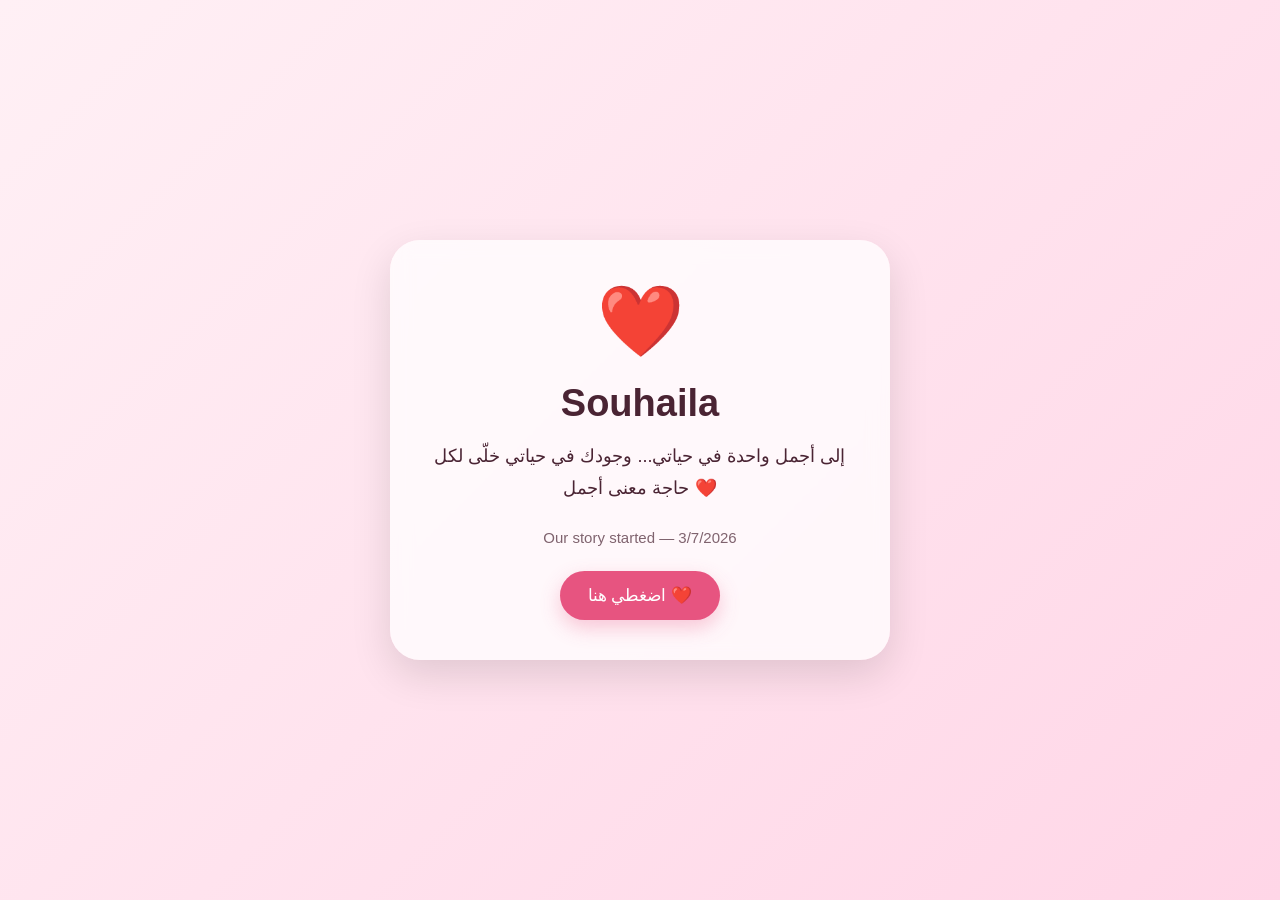
==== index.html @ 69760103 "Add link to external stylesheet in index.html" ====
<!DOCTYPE html><html lang="en">
  <link rel="stylesheet" href="style.css">
<head>
  <meta charset="UTF-8">
  <meta name="viewport" content="width=device-width, initial-scale=1.0">
  <title>Souhaila ❤️</title>  <style>
    * {
      box-sizing: border-box;
      margin: 0;
      padding: 0;
    }

    body {
      min-height: 100vh;
      font-family: Arial, sans-serif;
      background: linear-gradient(135deg, #fff0f5, #ffd6e7);
      display: flex;
      justify-content: center;
      align-items: center;
      overflow: hidden;
      color: #4a2433;
    }

    .container {
      width: 92%;
      max-width: 500px;
      text-align: center;
      padding: 40px 25px;
      background: rgba(255,255,255,0.75);
      border-radius: 30px;
      box-shadow: 0 15px 40px rgba(0,0,0,0.12);
      backdrop-filter: blur(10px);
    }

    .heart {
      font-size: 70px;
      animation: beat 1.3s infinite;
      margin-bottom: 20px;
    }

    h1 {
      font-size: 38px;
      margin-bottom: 15px;
    }

    p {
      font-size: 18px;
      line-height: 1.8;
      margin-bottom: 25px;
    }

    .date {
      font-size: 15px;
      opacity: 0.7;
      margin-bottom: 25px;
    }

    button {
      border: none;
      padding: 14px 28px;
      border-radius: 30px;
      background: #e75480;
      color: white;
      font-size: 17px;
      cursor: pointer;
      transition: 0.3s;
    }

    button:hover {
      transform: scale(1.05);
    }

    #message {
      display: none;
      margin-top: 25px;
      font-size: 17px;
      line-height: 1.8;
    }

    @keyframes beat {
      0%, 100% {
        transform: scale(1);
      }

      50% {
        transform: scale(1.18);
      }
    }
  </style></head><body>  <div class="container"><div class="heart">❤️</div>

<h1>Souhaila</h1>

<p>
  إلى أجمل واحدة في حياتي...
  وجودك في حياتي خلّى لكل حاجة معنى أجمل ❤️
</p>

<div class="date">
  Our story started — 3/7/2026
</div>

<button onclick="showMessage()">
  اضغطي هنا ❤️
</button>

<div id="message">
  مهما كتبت ومهما حاولت أوصف،
  مش هقدر أوصف مكانتك عندي.
  ربنا يخليكي ليا ونفضل دايمًا مع بعض ❤️
</div>

  </div>  <script>
    function showMessage() {
      document.getElementById("message").style.display = "block";
    }
  </script></body>
</html>
---- style.css ----
* {
  margin: 0;
  padding: 0;
  box-sizing: border-box;
  }

body {
min-height: 100vh;
font-family: Arial, sans-serif;
background: linear-gradient(135deg, #fff0f5, #ffd1e3);
display: flex;
justify-content: center;
align-items: center;
overflow: hidden;
color: #4a2433;
}

.container {
width: 92%;
max-width: 500px;
padding: 45px 25px;
text-align: center;
background: rgba(255, 255, 255, 0.8);
border-radius: 30px;
box-shadow: 0 15px 45px rgba(80, 30, 50, 0.18);
backdrop-filter: blur(12px);
animation: appear 1.2s ease;
}

.heart {
font-size: 70px;
margin-bottom: 20px;
animation: heartbeat 1.3s infinite;
}

h1 {
font-size: 40px;
margin-bottom: 15px;
}

p {
font-size: 18px;
line-height: 1.9;
margin-bottom: 20px;
}

.date {
font-size: 15px;
opacity: 0.65;
margin-bottom: 25px;
}

button {
border: none;
padding: 14px 30px;
border-radius: 30px;
background: #e75480;
color: white;
font-size: 17px;
cursor: pointer;
box-shadow: 0 8px 20px rgba(231, 84, 128, 0.3);
transition: 0.3s;
}

button:hover {
transform: scale(1.06);
}

#message {
display: none;
margin-top: 25px;
font-size: 17px;
line-height: 1.9;
animation: appear 0.8s ease;
}

@keyframes heartbeat {
0%, 100% {
transform: scale(1);
}

50% {
transform: scale(1.18);
}
}

@keyframes appear {
from {
opacity: 0;
transform: translateY(25px);
}

to {
opacity: 1;
transform: translateY(0);
}
}

@media (max-width: 500px) {
.container {
padding: 35px 20px;
}

h1 {
font-size: 34px;
}

p {
font-size: 17px;
}
}
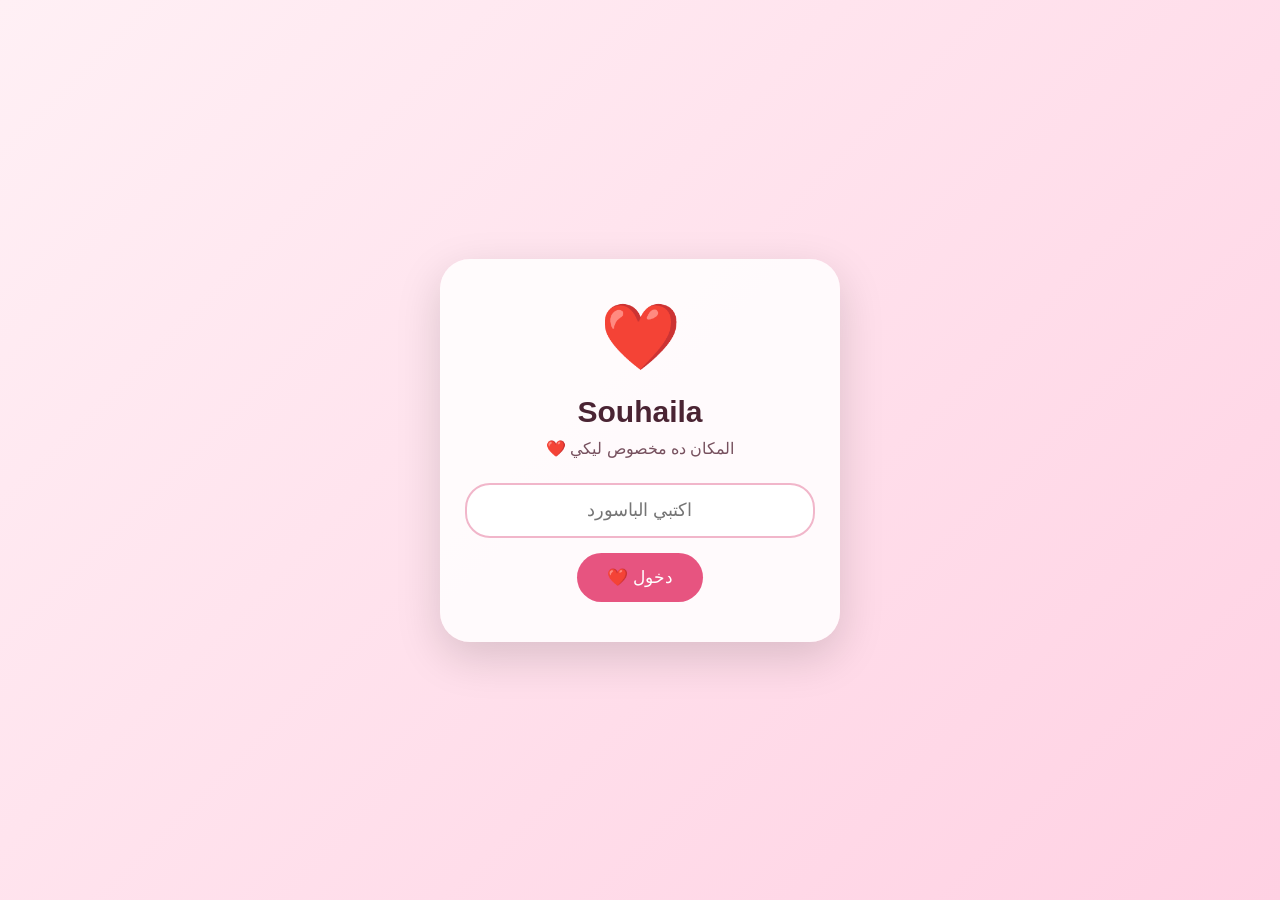
==== commit edcafffb: "Update index.html" ====
--- a/index.html
+++ b/index.html
@@ -1,5 +1,4 @@
-<!DOCTYPE html><html lang="en">
-  <link rel="stylesheet" href="style.css">
+<!DOCTYPE html><html lang="ar" dir="rtl">
 <head>
   <meta charset="UTF-8">
   <meta name="viewport" content="width=device-width, initial-scale=1.0">
@@ -13,7 +12,7 @@
     body {
       min-height: 100vh;
       font-family: Arial, sans-serif;
-      background: linear-gradient(135deg, #fff0f5, #ffd6e7);
+      background: linear-gradient(135deg, #fff0f5, #ffd1e3);
       display: flex;
       justify-content: center;
       align-items: center;
@@ -21,63 +20,96 @@
       color: #4a2433;
     }
 
-    .container {
-      width: 92%;
-      max-width: 500px;
+    /* شاشة الباسورد */
+    #login {
+      width: 90%;
+      max-width: 400px;
       text-align: center;
+      background: rgba(255,255,255,0.85);
       padding: 40px 25px;
-      background: rgba(255,255,255,0.75);
       border-radius: 30px;
-      box-shadow: 0 15px 40px rgba(0,0,0,0.12);
-      backdrop-filter: blur(10px);
+      box-shadow: 0 15px 45px rgba(0,0,0,0.15);
     }
 
-    .heart {
-      font-size: 70px;
-      animation: beat 1.3s infinite;
+    #login .heart {
+      font-size: 65px;
+      animation: heartbeat 1.3s infinite;
       margin-bottom: 20px;
     }
 
-    h1 {
-      font-size: 38px;
-      margin-bottom: 15px;
+    #login h1 {
+      margin-bottom: 10px;
+      font-size: 30px;
     }
 
-    p {
-      font-size: 18px;
-      line-height: 1.8;
+    #login p {
       margin-bottom: 25px;
+      color: #76505e;
     }
 
-    .date {
-      font-size: 15px;
-      opacity: 0.7;
-      margin-bottom: 25px;
+    input {
+      width: 100%;
+      padding: 15px;
+      border: 2px solid #f1b6ca;
+      border-radius: 25px;
+      outline: none;
+      text-align: center;
+      font-size: 18px;
+      margin-bottom: 15px;
     }
 
     button {
       border: none;
-      padding: 14px 28px;
-      border-radius: 30px;
+      padding: 14px 30px;
+      border-radius: 25px;
       background: #e75480;
       color: white;
       font-size: 17px;
       cursor: pointer;
-      transition: 0.3s;
     }
 
-    button:hover {
-      transform: scale(1.05);
+    #error {
+      color: #d6336c;
+      margin-top: 15px;
+      display: none;
     }
 
-    #message {
+    /* الموقع */
+    #website {
       display: none;
-      margin-top: 25px;
-      font-size: 17px;
-      line-height: 1.8;
+      width: 92%;
+      max-width: 500px;
+      text-align: center;
+      background: rgba(255,255,255,0.8);
+      padding: 45px 25px;
+      border-radius: 30px;
+      box-shadow: 0 15px 45px rgba(0,0,0,0.15);
+      animation: appear 1s ease;
     }
 
-    @keyframes beat {
+    #website .big-heart {
+      font-size: 70px;
+      animation: heartbeat 1.3s infinite;
+      margin-bottom: 20px;
+    }
+
+    #website h1 {
+      font-size: 40px;
+      margin-bottom: 15px;
+    }
+
+    #website p {
+      font-size: 18px;
+      line-height: 2;
+      margin-bottom: 20px;
+    }
+
+    .date {
+      opacity: 0.65;
+      margin-bottom: 25px;
+    }
+
+    @keyframes heartbeat {
       0%, 100% {
         transform: scale(1);
       }
@@ -86,32 +118,79 @@
         transform: scale(1.18);
       }
     }
-  </style></head><body>  <div class="container"><div class="heart">❤️</div>
+
+    @keyframes appear {
+      from {
+        opacity: 0;
+        transform: translateY(25px);
+      }
+
+      to {
+        opacity: 1;
+        transform: translateY(0);
+      }
+    }
+  </style></head><body>  <!-- شاشة الباسورد -->  <div id="login"><div class="heart">❤️</div>
+
+<h1>Souhaila</h1>
+
+<p>المكان ده مخصوص ليكي ❤️</p>
+
+<input
+  type="password"
+  id="password"
+  placeholder="اكتبي الباسورد"
+>
+
+<button onclick="checkPassword()">
+  دخول ❤️
+</button>
+
+<div id="error">
+  الباسورد غلط يا جميلة ❤️
+</div>
+
+  </div>  <!-- الموقع بعد الباسورد -->  <div id="website"><div class="big-heart">❤️</div>
 
 <h1>Souhaila</h1>
 
 <p>
   إلى أجمل واحدة في حياتي...
+  <br>
   وجودك في حياتي خلّى لكل حاجة معنى أجمل ❤️
 </p>
 
 <div class="date">
-  Our story started — 3/7/2026
+  قصتنا بدأت يوم 3/7/2026 ❤️
 </div>
 
-<button onclick="showMessage()">
-  اضغطي هنا ❤️
-</button>
-
-<div id="message">
-  مهما كتبت ومهما حاولت أوصف،
-  مش هقدر أوصف مكانتك عندي.
-  ربنا يخليكي ليا ونفضل دايمًا مع بعض ❤️
-</div>
+<p>
+  ولسه أجمل الحكاية ما بدأتش... ❤️
+</p>
 
   </div>  <script>
-    function showMessage() {
-      document.getElementById("message").style.display = "block";
+    function checkPassword() {
+
+      const password = document.getElementById("password").value;
+
+      if (password === "1872026") {
+
+        document.getElementById("login").style.display = "none";
+        document.getElementById("website").style.display = "block";
+
+      } else {
+
+        document.getElementById("error").style.display = "block";
+
+      }
     }
+
+    document.getElementById("password").addEventListener("keydown", function(event) {
+
+      if (event.key === "Enter") {
+        checkPassword();
+      }
+
+    });
   </script></body>
 </html>
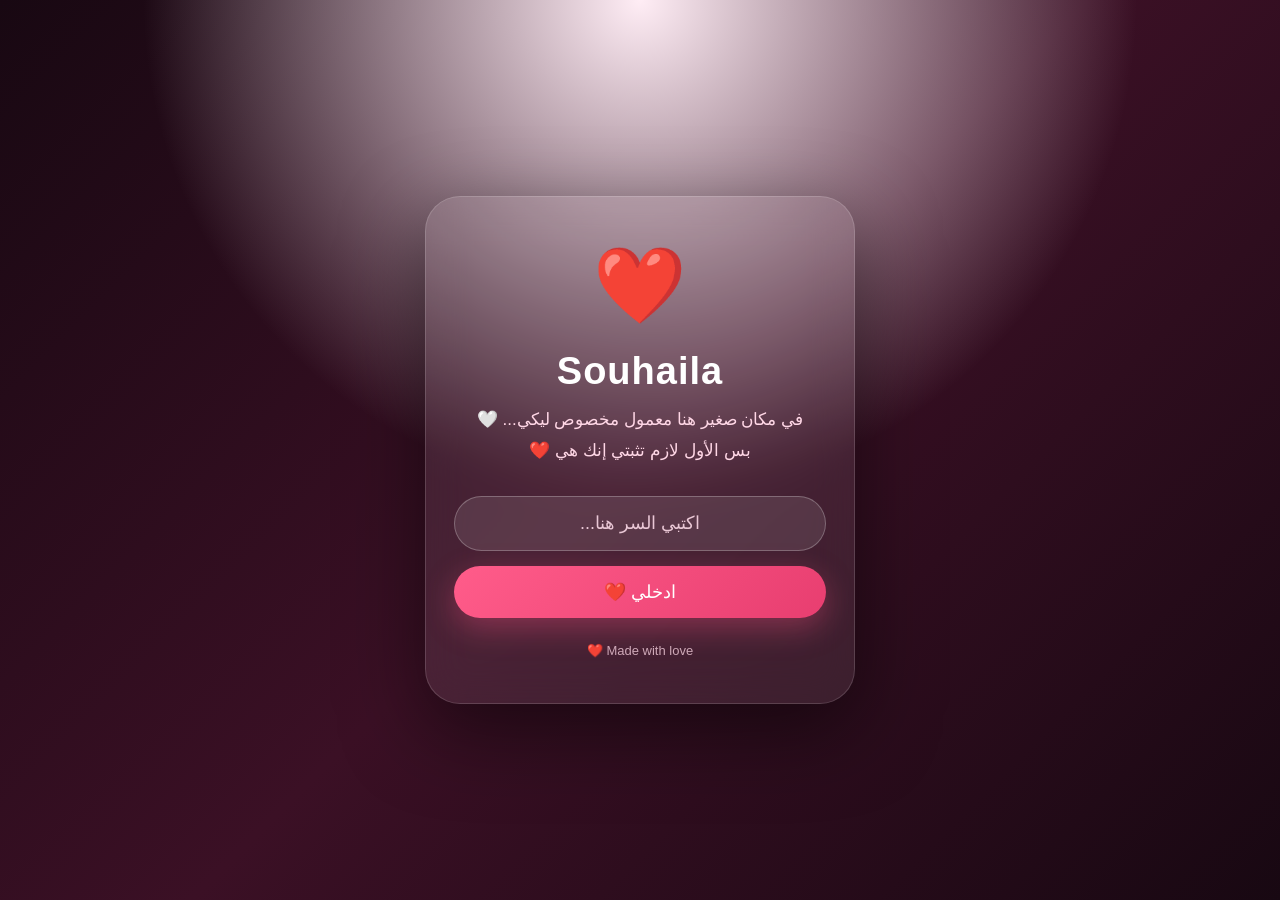
==== commit e1662004: "Enhance index.html with new styles and animations Updated the HTML structure and styles for a person" ====
--- a/index.html
+++ b/index.html
@@ -1,196 +1,309 @@
-<!DOCTYPE html><html lang="ar" dir="rtl">
-<head>
+<!DOCTYPE html><html lang="ar" dir="rtl"><head>
   <meta charset="UTF-8">
-  <meta name="viewport" content="width=device-width, initial-scale=1.0">
-  <title>Souhaila ❤️</title>  <style>
+  <meta name="viewport" content="width=device-width, initial-scale=1.0">  <title>For Souhaila ❤️</title>  <style>
+
     * {
-      box-sizing: border-box;
       margin: 0;
       padding: 0;
+      box-sizing: border-box;
     }
 
     body {
       min-height: 100vh;
       font-family: Arial, sans-serif;
-      background: linear-gradient(135deg, #fff0f5, #ffd1e3);
+      background:
+        radial-gradient(circle at top, #ffedf5, transparent 45%),
+        linear-gradient(135deg, #180812, #3b1025, #180812);
+
+      color: white;
+
       display: flex;
       justify-content: center;
       align-items: center;
+
       overflow: hidden;
-      color: #4a2433;
-    }
-
-    /* شاشة الباسورد */
-    #login {
+    }
+
+    /* القلوب */
+
+    .floating-heart {
+      position: fixed;
+      bottom: -30px;
+
+      font-size: 20px;
+
+      opacity: 0.7;
+
+      animation: floatUp linear infinite;
+
+      pointer-events: none;
+    }
+
+    @keyframes floatUp {
+
+      from {
+        transform: translateY(0) rotate(0deg);
+        opacity: 0;
+      }
+
+      10% {
+        opacity: 0.8;
+      }
+
+      100% {
+        transform: translateY(-110vh) rotate(360deg);
+        opacity: 0;
+      }
+
+    }
+
+    /* شاشة الدخول */
+
+    .login {
+
       width: 90%;
-      max-width: 400px;
+      max-width: 430px;
+
       text-align: center;
-      background: rgba(255,255,255,0.85);
-      padding: 40px 25px;
+
+      padding: 45px 28px;
+
+      border-radius: 35px;
+
+      background: rgba(255,255,255,0.08);
+
+      border: 1px solid rgba(255,255,255,0.15);
+
+      backdrop-filter: blur(20px);
+
+      box-shadow:
+        0 25px 80px rgba(0,0,0,0.5);
+
+      animation: appear 1.5s ease;
+
+    }
+
+    .heart {
+
+      font-size: 75px;
+
+      margin-bottom: 20px;
+
+      animation: heartbeat 1.4s infinite;
+
+    }
+
+    h1 {
+
+      font-size: 38px;
+
+      margin-bottom: 12px;
+
+      letter-spacing: 1px;
+
+    }
+
+    .subtitle {
+
+      color: #ffd7e6;
+
+      font-size: 17px;
+
+      line-height: 1.8;
+
+      margin-bottom: 30px;
+
+    }
+
+    input {
+
+      width: 100%;
+
+      padding: 16px;
+
       border-radius: 30px;
-      box-shadow: 0 15px 45px rgba(0,0,0,0.15);
-    }
-
-    #login .heart {
-      font-size: 65px;
-      animation: heartbeat 1.3s infinite;
-      margin-bottom: 20px;
-    }
-
-    #login h1 {
-      margin-bottom: 10px;
-      font-size: 30px;
-    }
-
-    #login p {
-      margin-bottom: 25px;
-      color: #76505e;
-    }
-
-    input {
+
+      border: 1px solid rgba(255,255,255,0.25);
+
+      background: rgba(255,255,255,0.1);
+
+      color: white;
+
+      text-align: center;
+
+      font-size: 18px;
+
+      outline: none;
+
+      margin-bottom: 15px;
+
+    }
+
+    input::placeholder {
+
+      color: #e9c7d5;
+
+    }
+
+    button {
+
       width: 100%;
+
       padding: 15px;
-      border: 2px solid #f1b6ca;
-      border-radius: 25px;
-      outline: none;
-      text-align: center;
+
+      border: none;
+
+      border-radius: 30px;
+
+      background: linear-gradient(
+        135deg,
+        #ff5c8a,
+        #e83e70
+      );
+
+      color: white;
+
       font-size: 18px;
-      margin-bottom: 15px;
-    }
-
-    button {
-      border: none;
-      padding: 14px 30px;
-      border-radius: 25px;
-      background: #e75480;
-      color: white;
-      font-size: 17px;
+
       cursor: pointer;
+
+      box-shadow:
+        0 10px 30px rgba(255,80,130,0.35);
+
+      transition: 0.3s;
+
+    }
+
+    button:active {
+
+      transform: scale(0.96);
+
     }
 
     #error {
-      color: #d6336c;
+
+      display: none;
+
       margin-top: 15px;
-      display: none;
-    }
-
-    /* الموقع */
-    #website {
-      display: none;
-      width: 92%;
-      max-width: 500px;
-      text-align: center;
-      background: rgba(255,255,255,0.8);
-      padding: 45px 25px;
-      border-radius: 30px;
-      box-shadow: 0 15px 45px rgba(0,0,0,0.15);
-      animation: appear 1s ease;
-    }
-
-    #website .big-heart {
-      font-size: 70px;
-      animation: heartbeat 1.3s infinite;
-      margin-bottom: 20px;
-    }
-
-    #website h1 {
-      font-size: 40px;
-      margin-bottom: 15px;
-    }
-
-    #website p {
-      font-size: 18px;
-      line-height: 2;
-      margin-bottom: 20px;
-    }
-
-    .date {
-      opacity: 0.65;
-      margin-bottom: 25px;
+
+      color: #ff9ab8;
+
+      font-size: 14px;
+
+    }
+
+    .secret {
+
+      margin-top: 25px;
+
+      font-size: 13px;
+
+      color: #cfa9b8;
+
     }
 
     @keyframes heartbeat {
-      0%, 100% {
+
+      0%,100% {
         transform: scale(1);
       }
 
       50% {
-        transform: scale(1.18);
-      }
+        transform: scale(1.2);
+      }
+
     }
 
     @keyframes appear {
+
       from {
         opacity: 0;
-        transform: translateY(25px);
+        transform: translateY(40px) scale(0.95);
       }
 
       to {
         opacity: 1;
-        transform: translateY(0);
-      }
-    }
-  </style></head><body>  <!-- شاشة الباسورد -->  <div id="login"><div class="heart">❤️</div>
-
-<h1>Souhaila</h1>
-
-<p>المكان ده مخصوص ليكي ❤️</p>
+        transform: translateY(0) scale(1);
+      }
+
+    }
+
+  </style></head><body>  <!-- قلوب متحركة -->  <div class="floating-heart" style="left:10%; animation-duration:8s;">❤️</div>  <div class="floating-heart" style="left:25%; animation-duration:11s;">💕</div>  <div class="floating-heart" style="left:45%; animation-duration:9s;">💗</div>  <div class="floating-heart" style="left:65%; animation-duration:12s;">❤️</div>  <div class="floating-heart" style="left:85%; animation-duration:10s;">💕</div>  <!-- الدخول -->  <div class="login"><div class="heart">
+  ❤️
+</div>
+
+<h1>
+  Souhaila
+</h1>
+
+<div class="subtitle">
+
+  في مكان صغير هنا معمول مخصوص ليكي... 🤍
+
+  <br>
+
+  بس الأول لازم تثبتي إنك هي ❤️
+
+</div>
+
 
 <input
   type="password"
   id="password"
-  placeholder="اكتبي الباسورد"
+  placeholder="اكتبي السر هنا..."
 >
 
+
 <button onclick="checkPassword()">
-  دخول ❤️
+
+  ادخلي ❤️
+
 </button>
 
+
 <div id="error">
-  الباسورد غلط يا جميلة ❤️
+
+  الباسورد مش صح 😌❤️
+
 </div>
 
-  </div>  <!-- الموقع بعد الباسورد -->  <div id="website"><div class="big-heart">❤️</div>
-
-<h1>Souhaila</h1>
-
-<p>
-  إلى أجمل واحدة في حياتي...
-  <br>
-  وجودك في حياتي خلّى لكل حاجة معنى أجمل ❤️
-</p>
-
-<div class="date">
-  قصتنا بدأت يوم 3/7/2026 ❤️
+
+<div class="secret">
+
+  Made with love ❤️
+
 </div>
 
-<p>
-  ولسه أجمل الحكاية ما بدأتش... ❤️
-</p>
-
-  </div>  <script>
-    function checkPassword() {
-
-      const password = document.getElementById("password").value;
-
-      if (password === "1872026") {
-
-        document.getElementById("login").style.display = "none";
-        document.getElementById("website").style.display = "block";
-
-      } else {
-
-        document.getElementById("error").style.display = "block";
-
-      }
-    }
-
-    document.getElementById("password").addEventListener("keydown", function(event) {
-
-      if (event.key === "Enter") {
-        checkPassword();
-      }
-
-    });
-  </script></body>
-</html>
+  </div><script>
+
+function checkPassword() {
+
+  const password =
+    document.getElementById("password").value;
+
+  if (password === "1872026") {
+
+    window.location.href = "home.html";
+
+  } else {
+
+    document.getElementById("error").style.display = "block";
+
+  }
+
+}
+
+
+document
+  .getElementById("password")
+  .addEventListener("keydown", function(event) {
+
+    if (event.key === "Enter") {
+
+      checkPassword();
+
+    }
+
+  });
+
+</script></body></html>
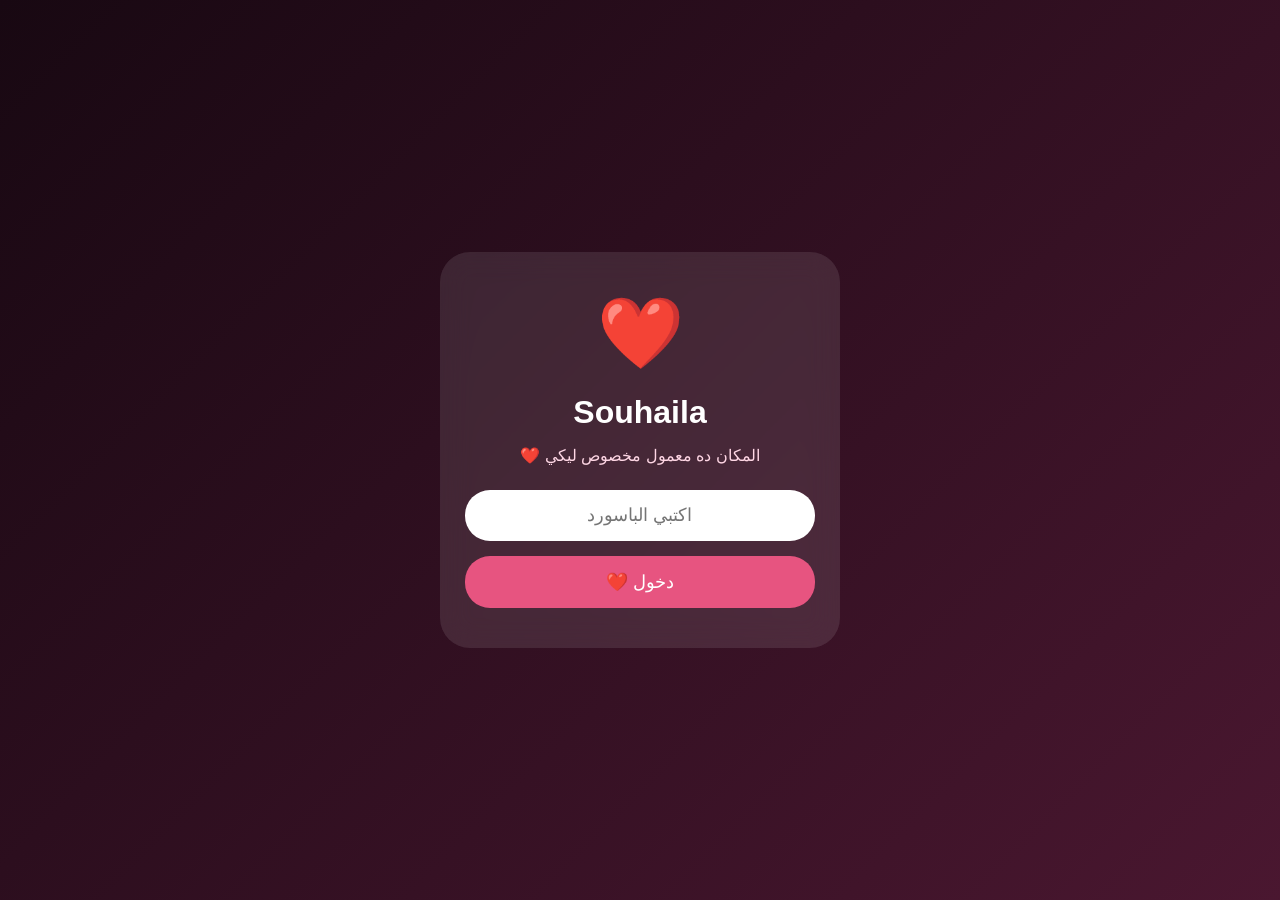
==== commit 892469c1: "Refactor HTML structure and styles" ====
--- a/index.html
+++ b/index.html
@@ -1,309 +1,122 @@
-<!DOCTYPE html><html lang="ar" dir="rtl"><head>
+<!DOCTYPE html>
+<html lang="ar" dir="rtl">
+<head>
   <meta charset="UTF-8">
-  <meta name="viewport" content="width=device-width, initial-scale=1.0">  <title>For Souhaila ❤️</title>  <style>
+  <meta name="viewport" content="width=device-width, initial-scale=1.0">
+  <title>Souhaila ❤️</title>
 
+  <style>
     * {
+      box-sizing: border-box;
       margin: 0;
       padding: 0;
-      box-sizing: border-box;
     }
 
     body {
       min-height: 100vh;
-      font-family: Arial, sans-serif;
-      background:
-        radial-gradient(circle at top, #ffedf5, transparent 45%),
-        linear-gradient(135deg, #180812, #3b1025, #180812);
-
-      color: white;
-
       display: flex;
       justify-content: center;
       align-items: center;
-
-      overflow: hidden;
+      font-family: Arial, sans-serif;
+      background: linear-gradient(135deg, #180812, #4a1730);
+      color: white;
+      text-align: center;
     }
 
-    /* القلوب */
-
-    .floating-heart {
-      position: fixed;
-      bottom: -30px;
-
-      font-size: 20px;
-
-      opacity: 0.7;
-
-      animation: floatUp linear infinite;
-
-      pointer-events: none;
-    }
-
-    @keyframes floatUp {
-
-      from {
-        transform: translateY(0) rotate(0deg);
-        opacity: 0;
-      }
-
-      10% {
-        opacity: 0.8;
-      }
-
-      100% {
-        transform: translateY(-110vh) rotate(360deg);
-        opacity: 0;
-      }
-
-    }
-
-    /* شاشة الدخول */
-
-    .login {
-
+    .box {
       width: 90%;
-      max-width: 430px;
-
-      text-align: center;
-
-      padding: 45px 28px;
-
-      border-radius: 35px;
-
-      background: rgba(255,255,255,0.08);
-
-      border: 1px solid rgba(255,255,255,0.15);
-
-      backdrop-filter: blur(20px);
-
-      box-shadow:
-        0 25px 80px rgba(0,0,0,0.5);
-
-      animation: appear 1.5s ease;
-
+      max-width: 400px;
+      padding: 40px 25px;
+      border-radius: 30px;
+      background: rgba(255,255,255,.1);
+      backdrop-filter: blur(15px);
     }
 
     .heart {
-
-      font-size: 75px;
-
+      font-size: 70px;
       margin-bottom: 20px;
-
-      animation: heartbeat 1.4s infinite;
-
     }
 
     h1 {
-
-      font-size: 38px;
-
-      margin-bottom: 12px;
-
-      letter-spacing: 1px;
-
+      margin-bottom: 15px;
     }
 
-    .subtitle {
-
-      color: #ffd7e6;
-
-      font-size: 17px;
-
-      line-height: 1.8;
-
-      margin-bottom: 30px;
-
+    p {
+      color: #ffd7e5;
+      margin-bottom: 25px;
     }
 
     input {
-
       width: 100%;
-
-      padding: 16px;
-
-      border-radius: 30px;
-
-      border: 1px solid rgba(255,255,255,0.25);
-
-      background: rgba(255,255,255,0.1);
-
-      color: white;
-
+      padding: 15px;
+      border: none;
+      border-radius: 25px;
       text-align: center;
-
       font-size: 18px;
-
+      margin-bottom: 15px;
       outline: none;
-
-      margin-bottom: 15px;
-
-    }
-
-    input::placeholder {
-
-      color: #e9c7d5;
-
     }
 
     button {
-
       width: 100%;
-
       padding: 15px;
-
       border: none;
-
-      border-radius: 30px;
-
-      background: linear-gradient(
-        135deg,
-        #ff5c8a,
-        #e83e70
-      );
-
+      border-radius: 25px;
+      background: #e75480;
       color: white;
-
       font-size: 18px;
-
-      cursor: pointer;
-
-      box-shadow:
-        0 10px 30px rgba(255,80,130,0.35);
-
-      transition: 0.3s;
-
-    }
-
-    button:active {
-
-      transform: scale(0.96);
-
     }
 
     #error {
+      display: none;
+      margin-top: 15px;
+      color: #ff9ab8;
+    }
+  </style>
+</head>
 
-      display: none;
+<body>
 
-      margin-top: 15px;
+  <div class="box">
 
-      color: #ff9ab8;
+    <div class="heart">❤️</div>
 
-      font-size: 14px;
+    <h1>Souhaila</h1>
 
+    <p>المكان ده معمول مخصوص ليكي ❤️</p>
+
+    <input
+      type="password"
+      id="password"
+      placeholder="اكتبي الباسورد">
+
+    <button onclick="login()">
+      دخول ❤️
+    </button>
+
+    <div id="error">
+      الباسورد غلط ❤️
+    </div>
+
+  </div>
+
+  <script>
+    function login() {
+
+      let password =
+        document.getElementById("password").value;
+
+      if (password === "1872026") {
+
+        window.location.href = "home.html";
+
+      } else {
+
+        document.getElementById("error").style.display = "block";
+
+      }
     }
+  </script>
 
-    .secret {
-
-      margin-top: 25px;
-
-      font-size: 13px;
-
-      color: #cfa9b8;
-
-    }
-
-    @keyframes heartbeat {
-
-      0%,100% {
-        transform: scale(1);
-      }
-
-      50% {
-        transform: scale(1.2);
-      }
-
-    }
-
-    @keyframes appear {
-
-      from {
-        opacity: 0;
-        transform: translateY(40px) scale(0.95);
-      }
-
-      to {
-        opacity: 1;
-        transform: translateY(0) scale(1);
-      }
-
-    }
-
-  </style></head><body>  <!-- قلوب متحركة -->  <div class="floating-heart" style="left:10%; animation-duration:8s;">❤️</div>  <div class="floating-heart" style="left:25%; animation-duration:11s;">💕</div>  <div class="floating-heart" style="left:45%; animation-duration:9s;">💗</div>  <div class="floating-heart" style="left:65%; animation-duration:12s;">❤️</div>  <div class="floating-heart" style="left:85%; animation-duration:10s;">💕</div>  <!-- الدخول -->  <div class="login"><div class="heart">
-  ❤️
-</div>
-
-<h1>
-  Souhaila
-</h1>
-
-<div class="subtitle">
-
-  في مكان صغير هنا معمول مخصوص ليكي... 🤍
-
-  <br>
-
-  بس الأول لازم تثبتي إنك هي ❤️
-
-</div>
-
-
-<input
-  type="password"
-  id="password"
-  placeholder="اكتبي السر هنا..."
->
-
-
-<button onclick="checkPassword()">
-
-  ادخلي ❤️
-
-</button>
-
-
-<div id="error">
-
-  الباسورد مش صح 😌❤️
-
-</div>
-
-
-<div class="secret">
-
-  Made with love ❤️
-
-</div>
-
-  </div><script>
-
-function checkPassword() {
-
-  const password =
-    document.getElementById("password").value;
-
-  if (password === "1872026") {
-
-    window.location.href = "home.html";
-
-  } else {
-
-    document.getElementById("error").style.display = "block";
-
-  }
-
-}
-
-
-document
-  .getElementById("password")
-  .addEventListener("keydown", function(event) {
-
-    if (event.key === "Enter") {
-
-      checkPassword();
-
-    }
-
-  });
-
-</script></body></html>
+</body>
+</html>
